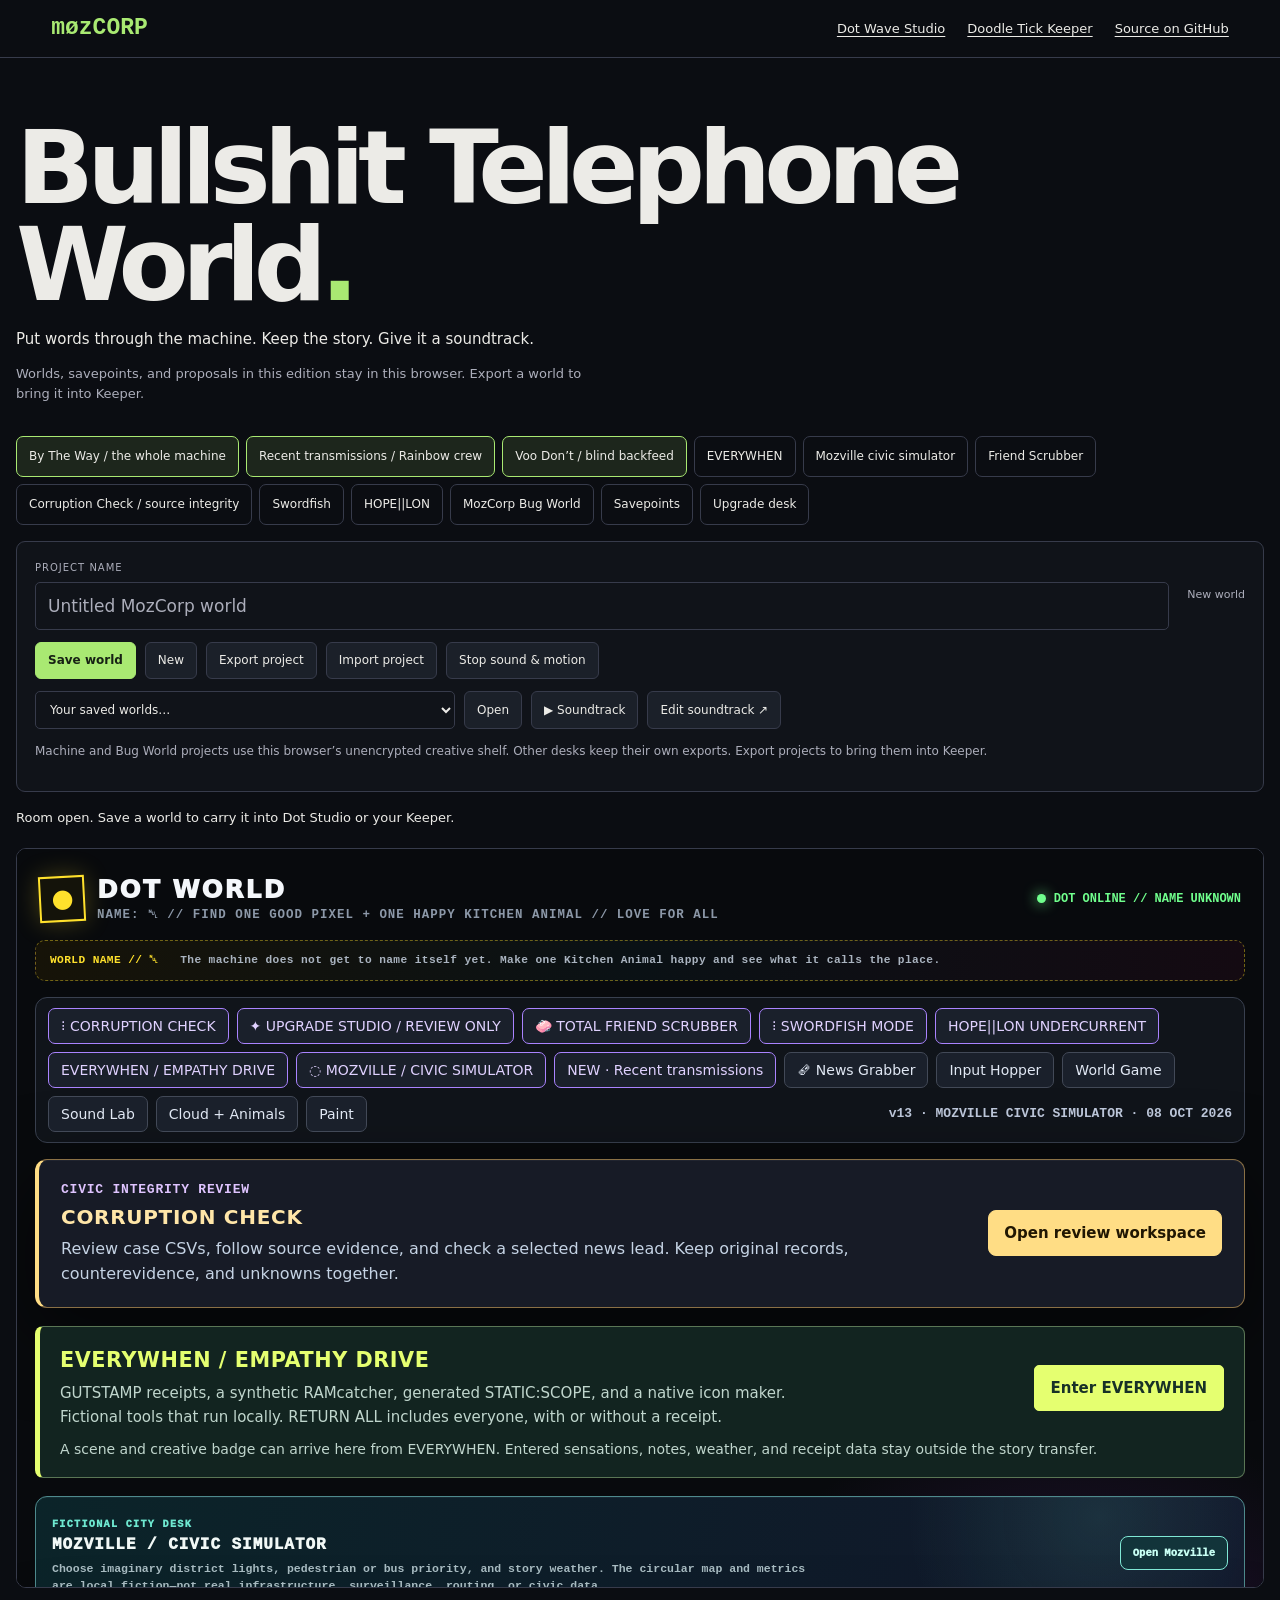
==== index.html @ f3136bc3 "Publish MozCorp and Bullshit Telephone World" ====
<!doctype html>
<html lang="en">
<head>
  <meta charset="utf-8">
  <meta name="viewport" content="width=device-width, initial-scale=1">
  <meta name="referrer" content="no-referrer">
  <meta name="description" content="Bullshit Telephone World, MozCorp labs, and editable Dot Wave Studio soundtracks.">
  <title>Bullshit Telephone World · MozCorp</title>
  <link rel="stylesheet" href="./public-world.css">
  <link rel="stylesheet" href="./mozcorp.css">
  <script src="./doodle-bridge.js" defer></script>
  <script src="./public-world.mjs" type="module"></script>
</head>
<body>
  <header class="site-header">
    <a class="wordmark" href="./">møzCORP</a>
    <nav aria-label="Public project">
      <a href="./studio.html#telephone">Dot Wave Studio</a>
      <a href="https://github.com/moswald14/doodletick">Doodle Tick Keeper</a>
      <a href="https://github.com/moswald14/mozcorp-telephone-world">Source on GitHub</a>
    </nav>
  </header>
  <main>
    <header class="world-title">
      <h1>Bullshit Telephone<br>World<span>.</span></h1>
      <p>Put words through the machine. Keep the story. Give it a soundtrack.</p>
      <p class="save-note">Worlds, savepoints, and proposals in this edition stay in this browser. Export a world to bring it into Keeper.</p>
    </header>
    <section id="workspace" aria-label="MozCorp Labs"></section>
    <noscript><p>Turn on JavaScript to run the machine and open the rooms.</p></noscript>
  </main>
</body>
</html>
---- public-world.css ----
:root {
  color-scheme: dark;
  --paper: #101319;
  --line: #373b4b;
  --muted: #acaebb;
  --accent: #a9e972;
  --soft: #a9e9721c;
  --danger: #ffab94;
  background: #0b0d12;
  color: #ecebe7;
  font: 15px/1.55 system-ui, sans-serif;
}
* { box-sizing: border-box; }
body { margin: 0; }
[hidden] { display: none !important; }
a { color: inherit; text-underline-offset: .22em; }
a:hover { color: var(--accent); }
.site-header {
  display: flex;
  align-items: center;
  justify-content: space-between;
  gap: 14px 28px;
  padding: 16px clamp(16px, 4vw, 56px);
  border-bottom: 1px solid var(--line);
}
.site-header nav { display: flex; flex-wrap: wrap; gap: 8px 22px; font-size: 13px; }
.wordmark { color: var(--accent); font: 750 23px/1.1 monospace; text-decoration: none; }
main { width: min(100% - 32px, 1440px); margin: 0 auto 56px; }
.world-title { padding: clamp(26px, 5vw, 62px) 0 10px; }
.world-title h1 {
  margin: 0;
  font: 850 clamp(38px, 8vw, 108px)/.94 system-ui, sans-serif;
  letter-spacing: -.067em;
}
.world-title h1 span { color: var(--accent); }
.world-title p { max-width: 70ch; margin-bottom: 0; }
.save-note { color: var(--muted); font-size: 13px; }
.utility-card { background: var(--paper); border: 1px solid var(--line); border-radius: 9px; }
.button {
  display: inline-block;
  padding: 8px 12px;
  border: 1px solid var(--line);
  border-radius: 6px;
  font: inherit;
  color: inherit;
  background: #1b2029;
  text-decoration: none;
  cursor: pointer;
}
.button:hover { border-color: var(--accent); }
.button.primary { background: var(--accent); border-color: var(--accent); color: #172114; font-weight: 700; }
.button:focus-visible, input:focus-visible, select:focus-visible, textarea:focus-visible { outline: 2px solid var(--accent); outline-offset: 3px; }
.check-line { display: flex !important; align-items: center; }
.sr-only { position: absolute; width: 1px; height: 1px; overflow: hidden; clip-path: inset(50%); }
.moz-install[hidden] { display: none; }
.moz-stations { margin-top: 22px; }
.moz-station { min-height: 40px; }
.moz-frame { min-height: 460px; height: 76vh; }
@media (max-width: 620px) {
  .site-header { align-items: flex-start; flex-direction: column; }
  .site-header nav { gap: 8px 14px; }
  .moz-frame, .moz-frames { min-height: 480px; }
}
---- mozcorp.css ----
.moz-install{margin:22px 0}.moz-install h2{margin:0 0 8px}.moz-install p,.moz-note{font-size:12px;line-height:1.7;color:var(--muted,#767b70)}.moz-actions{display:flex;flex-wrap:wrap;gap:9px;margin:12px 0}.moz-actions .button{font-size:12px}.moz-stations{display:flex;flex-wrap:wrap;gap:7px;margin:22px 0 16px}.moz-station{font:inherit;font-size:12px;color:inherit;border:1px solid var(--line,#d4d8ca);border-radius:7px;background:transparent;padding:10px 12px;cursor:pointer}.moz-station:hover,.moz-station.active{background:var(--soft,#b8d69a26);border-color:var(--accent,#7c9b57)}.moz-station:focus-visible,.moz-frame:focus-visible{outline:3px solid var(--accent,#8ead62);outline-offset:3px}.moz-project{padding:18px!important}.moz-title-row{display:flex;align-items:center;justify-content:space-between;gap:18px}.moz-title-row label{display:flex;flex:1;flex-direction:column;gap:7px;font-size:10px;letter-spacing:.1em;color:var(--muted,#767b70)}.moz-title-row input{width:100%;font:inherit;font-size:17px;letter-spacing:0;border:1px solid var(--line,#d4d8ca);border-radius:5px;padding:10px 12px;background:var(--paper,transparent);color:inherit}.moz-title-row>span{font-size:11px;white-space:nowrap;color:var(--muted,#767b70)}.moz-shelf select{flex:1;min-width:180px;max-width:420px;font:inherit;font-size:12px;border:1px solid var(--line,#d4d8ca);border-radius:5px;background:var(--paper,transparent);color:inherit;padding:10px}.moz-status{font-size:13px;line-height:1.6;min-height:24px;margin:16px 0;overflow-wrap:anywhere}.moz-status[data-error="true"]{color:var(--danger,#a74a3d)}.moz-original{padding:14px 16px;border:1px solid var(--line,#d4d8ca);border-radius:7px;margin-bottom:16px}.moz-original p{font-size:12px;line-height:1.7;margin:0 0 12px;color:var(--muted,#767b70)}.moz-frames{position:relative;border:1px solid var(--line,#d4d8ca);border-radius:10px;overflow:hidden;background:#080a0d;min-height:560px}.moz-frame{display:block;width:100%;height:min(82vh,980px);min-height:560px;border:0;background:#080a0d}.moz-frame[hidden],.moz-workspace[hidden],.moz-original[hidden]{display:none}.moz-frame[inert]{opacity:.82}.moz-install progress{display:block;width:min(100%,560px);height:14px;accent-color:var(--accent,#7c9b57)}.moz-install progress[hidden]{display:none}.moz-actions button:disabled,.moz-station:disabled{cursor:default;opacity:.55}@media(max-width:780px){.moz-title-row{flex-direction:column;align-items:stretch;gap:10px}.moz-title-row>span{align-self:flex-start}.moz-actions>.button{flex:1 1 auto}.moz-shelf select{max-width:none;flex-basis:100%}.moz-stations{gap:6px}.moz-station{padding:9px 10px;font-size:11px}.moz-frame{height:80vh;min-height:620px}.moz-project{padding:13px!important}.moz-frames{border-radius:6px}}
.moz-frames[hidden],.moz-local-desk[hidden],.moz-project[hidden]{display:none}.moz-local-desk{padding:22px!important}.moz-local-desk h2{margin:0 0 14px}.moz-cloud-list{display:grid;gap:12px}.moz-cloud-slot{padding:14px!important}.moz-cloud-slot h3{margin:0;overflow-wrap:anywhere}.moz-upgrade-form{display:grid;gap:14px;max-width:900px}.moz-upgrade-form label{display:grid;gap:6px;font-size:12px}.moz-upgrade-form input:not([type=checkbox]),.moz-upgrade-form textarea,.moz-upgrade-form select{width:100%;box-sizing:border-box;font:inherit;line-height:1.55;padding:9px;color:inherit;background:var(--paper,transparent);border:1px solid var(--line,#d4d8ca);border-radius:5px}.moz-upgrade-form textarea{min-height:95px;resize:vertical}.moz-upgrade-form input[type=checkbox]{margin-right:8px}.moz-upgrade-actions{display:flex;gap:9px;flex-wrap:wrap;margin:14px 0}.moz-upgrade-actions button{font-size:12px}.moz-upgrade-card{padding:18px;border:1px solid var(--line,#d4d8ca);border-radius:7px;margin:18px 0;overflow-wrap:anywhere}.moz-upgrade-card h3{margin:0 0 10px}.moz-upgrade-note{font-size:12px;line-height:1.7;color:var(--muted,#767b70)}.moz-upgrade-card pre{white-space:pre-wrap;overflow-wrap:anywhere;font:inherit;font-size:12px;line-height:1.7}.moz-upgrade-error{color:var(--danger,#a74a3d)}.moz-local-desk details{margin:12px 0}.moz-local-desk summary{cursor:pointer}.moz-local-desk button:disabled{opacity:.55;cursor:default}.moz-upgrades h2{margin-bottom:12px}@media(max-width:780px){.moz-local-desk{padding:14px!important}.moz-upgrade-actions button{flex:1 1 auto}.moz-upgrade-form{max-width:100%}}
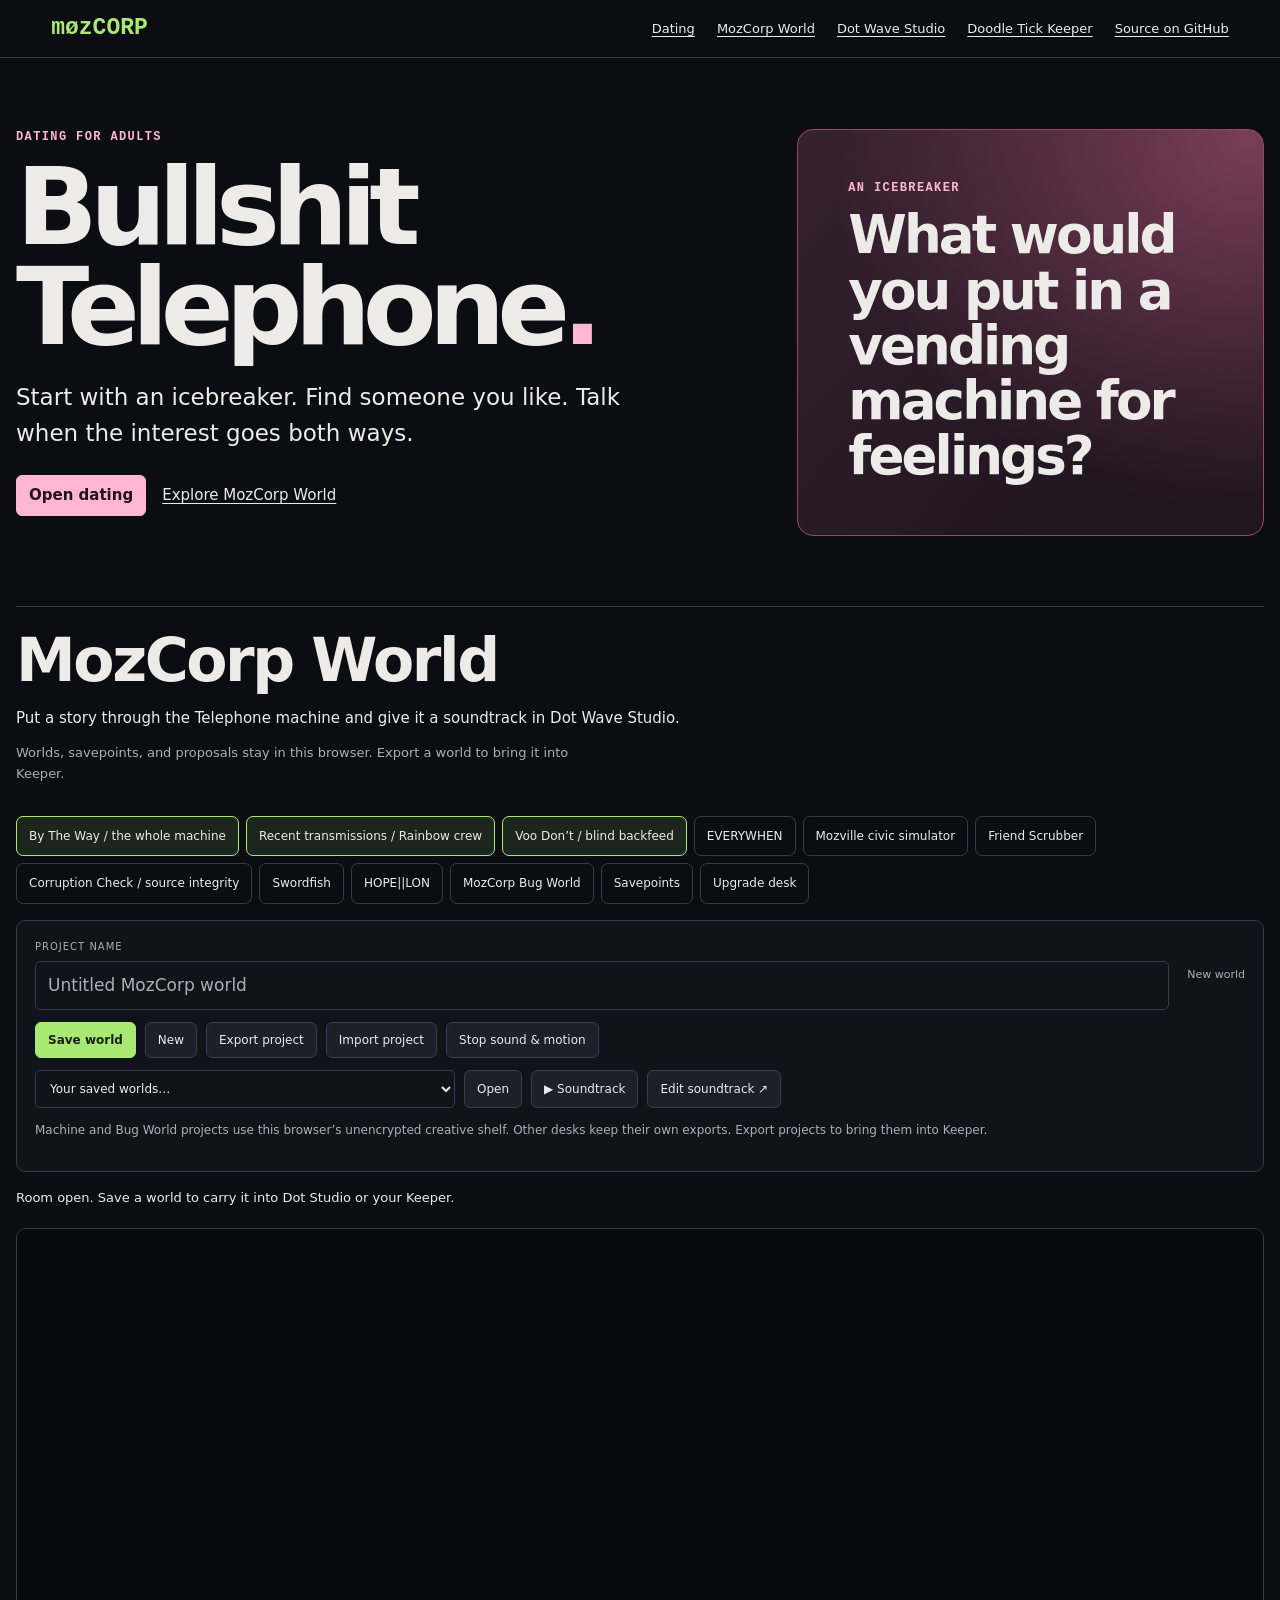
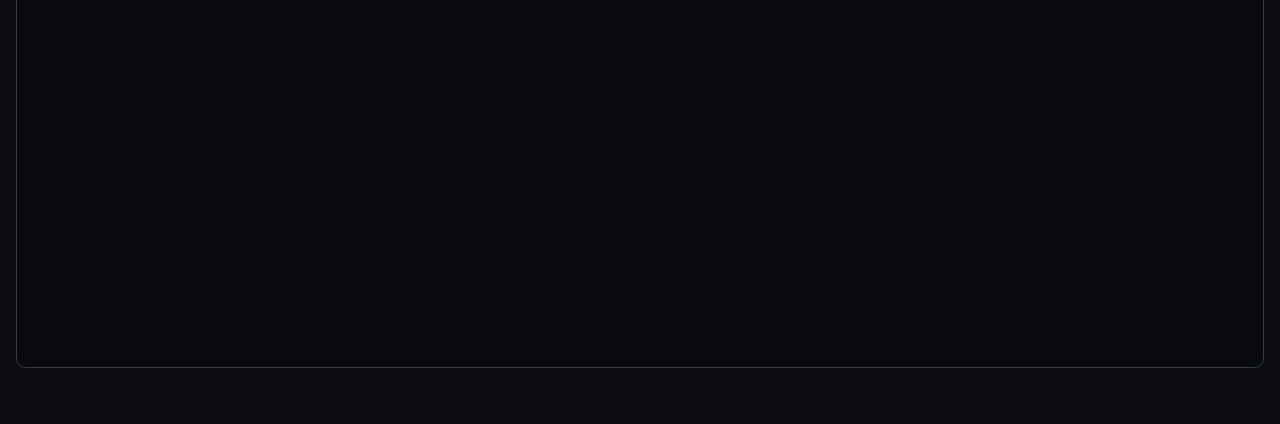
==== commit 5a60181e: "Make Bullshit Telephone World dating-first" ====
--- a/index.html
+++ b/index.html
@@ -4,10 +4,11 @@
   <meta charset="utf-8">
   <meta name="viewport" content="width=device-width, initial-scale=1">
   <meta name="referrer" content="no-referrer">
-  <meta name="description" content="Bullshit Telephone World, MozCorp labs, and editable Dot Wave Studio soundtracks.">
-  <title>Bullshit Telephone World · MozCorp</title>
+  <meta name="description" content="Bullshit Telephone World is a dating site for adults who want to start with a conversation. Explore the original MozCorp world and Dot Wave Studio.">
+  <title>Bullshit Telephone World · Dating</title>
   <link rel="stylesheet" href="./public-world.css">
   <link rel="stylesheet" href="./mozcorp.css">
+  <link rel="stylesheet" href="./dating.css">
   <script src="./doodle-bridge.js" defer></script>
   <script src="./public-world.mjs" type="module"></script>
 </head>
@@ -15,18 +16,37 @@
   <header class="site-header">
     <a class="wordmark" href="./">møzCORP</a>
     <nav aria-label="Public project">
+      <a href="./dating.html">Dating</a>
+      <a href="#mozcorp">MozCorp World</a>
       <a href="./studio.html#telephone">Dot Wave Studio</a>
       <a href="https://github.com/moswald14/doodletick">Doodle Tick Keeper</a>
       <a href="https://github.com/moswald14/mozcorp-telephone-world">Source on GitHub</a>
     </nav>
   </header>
   <main>
-    <header class="world-title">
-      <h1>Bullshit Telephone<br>World<span>.</span></h1>
-      <p>Put words through the machine. Keep the story. Give it a soundtrack.</p>
-      <p class="save-note">Worlds, savepoints, and proposals in this edition stay in this browser. Export a world to bring it into Keeper.</p>
-    </header>
-    <section id="workspace" aria-label="MozCorp Labs"></section>
+    <section class="dating-hero" aria-labelledby="dating-title">
+      <div class="dating-hero-copy">
+        <p class="dating-eyebrow">Dating for adults</p>
+        <h1 id="dating-title">Bullshit<br>Telephone<span>.</span></h1>
+        <p>Start with an icebreaker. Find someone you like. Talk when the interest goes both ways.</p>
+        <div class="dating-actions">
+          <a class="button dating-primary" href="./dating.html">Open dating</a>
+          <a href="#mozcorp">Explore MozCorp World</a>
+        </div>
+      </div>
+      <aside class="dating-prompt" aria-labelledby="hero-icebreaker">
+        <p class="dating-eyebrow">An icebreaker</p>
+        <h2 id="hero-icebreaker">What would you put in a vending machine for feelings?</h2>
+      </aside>
+    </section>
+    <section id="mozcorp" aria-labelledby="world-title">
+      <header class="creative-world-title">
+        <h2 id="world-title">MozCorp World</h2>
+        <p>Put a story through the Telephone machine and give it a soundtrack in Dot Wave Studio.</p>
+        <p class="save-note">Worlds, savepoints, and proposals stay in this browser. Export a world to bring it into Keeper.</p>
+      </header>
+      <section id="workspace" aria-label="MozCorp Labs"></section>
+    </section>
     <noscript><p>Turn on JavaScript to run the machine and open the rooms.</p></noscript>
   </main>
 </body>
--- a/dating.css
+++ b/dating.css
@@ -0,0 +1,126 @@
+:root {
+  --dating-pink: #ffb5d4;
+  --dating-coral: #ff9b87;
+  --dating-panel: #1a151e;
+  --dating-line: #504052;
+  --dating-muted: #bdb1c0;
+}
+.dating-hero {
+  display: grid;
+  grid-template-columns: minmax(0, 1.22fr) minmax(250px, .78fr);
+  align-items: stretch;
+  gap: clamp(20px, 4vw, 64px);
+  padding: clamp(24px, 5.5vw, 76px) 0 clamp(28px, 5.5vw, 76px);
+}
+.dating-hero-copy, .dating-room-title { overflow-wrap: anywhere; }
+.dating-hero h1, .dating-room-title h1 {
+  margin: 0;
+  font: 850 clamp(42px, 8.4vw, 112px)/.93 system-ui, sans-serif;
+  letter-spacing: -.075em;
+}
+.dating-hero h1 span, .dating-room-title h1 span { color: var(--dating-pink); }
+.dating-hero-copy > p:not(.dating-eyebrow) { max-width: 45ch; font-size: clamp(17px, 1.8vw, 23px); }
+.dating-eyebrow {
+  margin: 0 0 12px;
+  color: var(--dating-pink);
+  font: 700 12px/1.4 monospace;
+  text-transform: uppercase;
+  letter-spacing: .115em;
+}
+.dating-prompt {
+  display: flex;
+  flex-direction: column;
+  justify-content: end;
+  min-height: 260px;
+  padding: clamp(22px, 4vw, 50px);
+  overflow: hidden;
+  border: 1px solid #9a4667;
+  border-radius: 16px;
+  background: radial-gradient(ellipse at 97% 1%, #793d58, transparent 66%),
+              linear-gradient(133deg, #362131, #201520 76%);
+}
+.dating-prompt h2 { margin: 0; max-width: 13ch; font: 750 clamp(27px, 4.15vw, 58px)/1.04 system-ui, sans-serif; letter-spacing: -.055em; }
+.dating-actions { display: flex; flex-wrap: wrap; align-items: center; gap: 10px 16px; }
+.button.dating-primary { background: var(--dating-pink); border-color: var(--dating-pink); color: #24121d; font-weight: 750; }
+.button.dating-primary:hover { background: #ffd5e6; }
+.button.dating-danger { color: #ffc2b9; border-color: #92545a; }
+.button.dating-danger:hover { border-color: var(--dating-coral); }
+.dating-room .button:focus-visible, .dating-room input:focus-visible, .dating-room textarea:focus-visible,
+.dating-room select:focus-visible, .dating-room summary:focus-visible, .dating-hero a:focus-visible {
+  outline: 2px solid var(--dating-pink); outline-offset: 3px;
+}
+.creative-world-title { border-top: 1px solid var(--line); padding: 22px 0 10px; }
+.creative-world-title h2 { margin: 0; font-size: clamp(30px, 5vw, 60px); line-height: 1.05; letter-spacing: -.04em; }
+.creative-world-title p { max-width: 70ch; margin-bottom: 0; }
+.dating-room { max-width: 1040px; }
+.dating-room-title { padding: clamp(28px, 6vw, 68px) 0 20px; }
+.dating-room-title h1 { font-size: clamp(48px, 7vw, 86px); }
+.dating-notice { margin: 0 0 16px; padding: 10px 13px; border-left: 3px solid var(--dating-pink); background: #231925; }
+.dating-panel {
+  padding: clamp(16px, 3vw, 28px);
+  background: var(--dating-panel);
+  border: 1px solid var(--dating-line);
+  border-radius: 12px;
+}
+.dating-room h2, .dating-room h3 { margin: 0; line-height: 1.22; }
+.dating-panel > p { max-width: 68ch; }
+.dating-room details { margin-top: 20px; }
+.dating-room summary { cursor: pointer; color: var(--dating-pink); }
+.dating-form { display: grid; justify-items: start; gap: 12px; max-width: 650px; }
+.dating-form label:not(.dating-check), .dating-form-row, .dating-form textarea { width: 100%; }
+.dating-form-row { display: grid; grid-template-columns: 1fr 1fr; align-items: end; gap: 12px; }
+.dating-form label, .dating-filter { display: block; font-weight: 650; }
+.dating-form input:not([type="checkbox"]), .dating-form select, .dating-form textarea,
+.dating-filter select, #dating-generated-key {
+  display: block;
+  width: 100%;
+  margin-top: 4px;
+  padding: 8px 10px;
+  border: 1px solid var(--dating-line);
+  border-radius: 6px;
+  background: #110e15;
+  color: inherit;
+  font: inherit;
+  font-weight: 450;
+}
+.dating-form textarea { resize: vertical; }
+.dating-check { display: flex !important; gap: 8px; align-items: baseline; }
+.dating-check input { accent-color: var(--dating-pink); }
+.dating-muted { color: var(--dating-muted); font-size: .88em; font-weight: 450; }
+.dating-room :disabled { cursor: not-allowed; opacity: .62; }
+#dating-generated-key { margin: 10px 0; max-width: 42rem; font-family: monospace; }
+#dating-sign-in { margin-top: 12px; max-width: 360px; }
+.dating-nav, .dating-section-top { display: flex; justify-content: space-between; align-items: center; flex-wrap: wrap; gap: 12px; }
+.dating-nav { margin-bottom: 12px; }
+.dating-nav .button[aria-pressed="true"] { background: var(--dating-pink); color: #24121d; border-color: var(--dating-pink); }
+.dating-cards { display: grid; grid-template-columns: repeat(auto-fit, minmax(min(100%, 255px), 1fr)); gap: 12px; }
+.dating-card {
+  display: grid;
+  align-content: start;
+  gap: 8px;
+  min-width: 0;
+  padding: 16px;
+  border: 1px solid var(--dating-line);
+  border-radius: 9px;
+  background: #221925;
+  overflow-wrap: anywhere;
+}
+.dating-card p { margin: 0; white-space: pre-wrap; }
+.dating-card blockquote { margin: 2px 0 6px; color: var(--dating-pink); }
+.dating-card .dating-actions { align-self: end; gap: 8px; }
+.dating-account { border-top: 1px solid var(--dating-line); padding-top: 16px; }
+.dating-conversation { margin-top: 20px; border-top: 1px solid var(--dating-line); padding-top: 16px; }
+#dating-messages { display: grid; gap: 8px; padding: 0; list-style: none; }
+#dating-messages li { max-width: min(100%, 620px); width: fit-content; padding: 8px 12px; background: #2b2230; border-radius: 8px; }
+#dating-messages li.mine { justify-self: end; background: #4a273a; }
+#dating-messages li p { margin: 3px 0 0; white-space: pre-wrap; overflow-wrap: anywhere; }
+#dating-report { max-width: min(420px, calc(100vw - 32px)); color: inherit; }
+#dating-report::backdrop { background: #0b0710bd; }
+@media (max-width: 700px) {
+  .dating-hero { grid-template-columns: 1fr; }
+  .dating-prompt { min-height: 0; }
+  .dating-prompt h2 { max-width: 22ch; }
+}
+@media (max-width: 420px) {
+  .dating-form-row { grid-template-columns: 1fr; }
+}
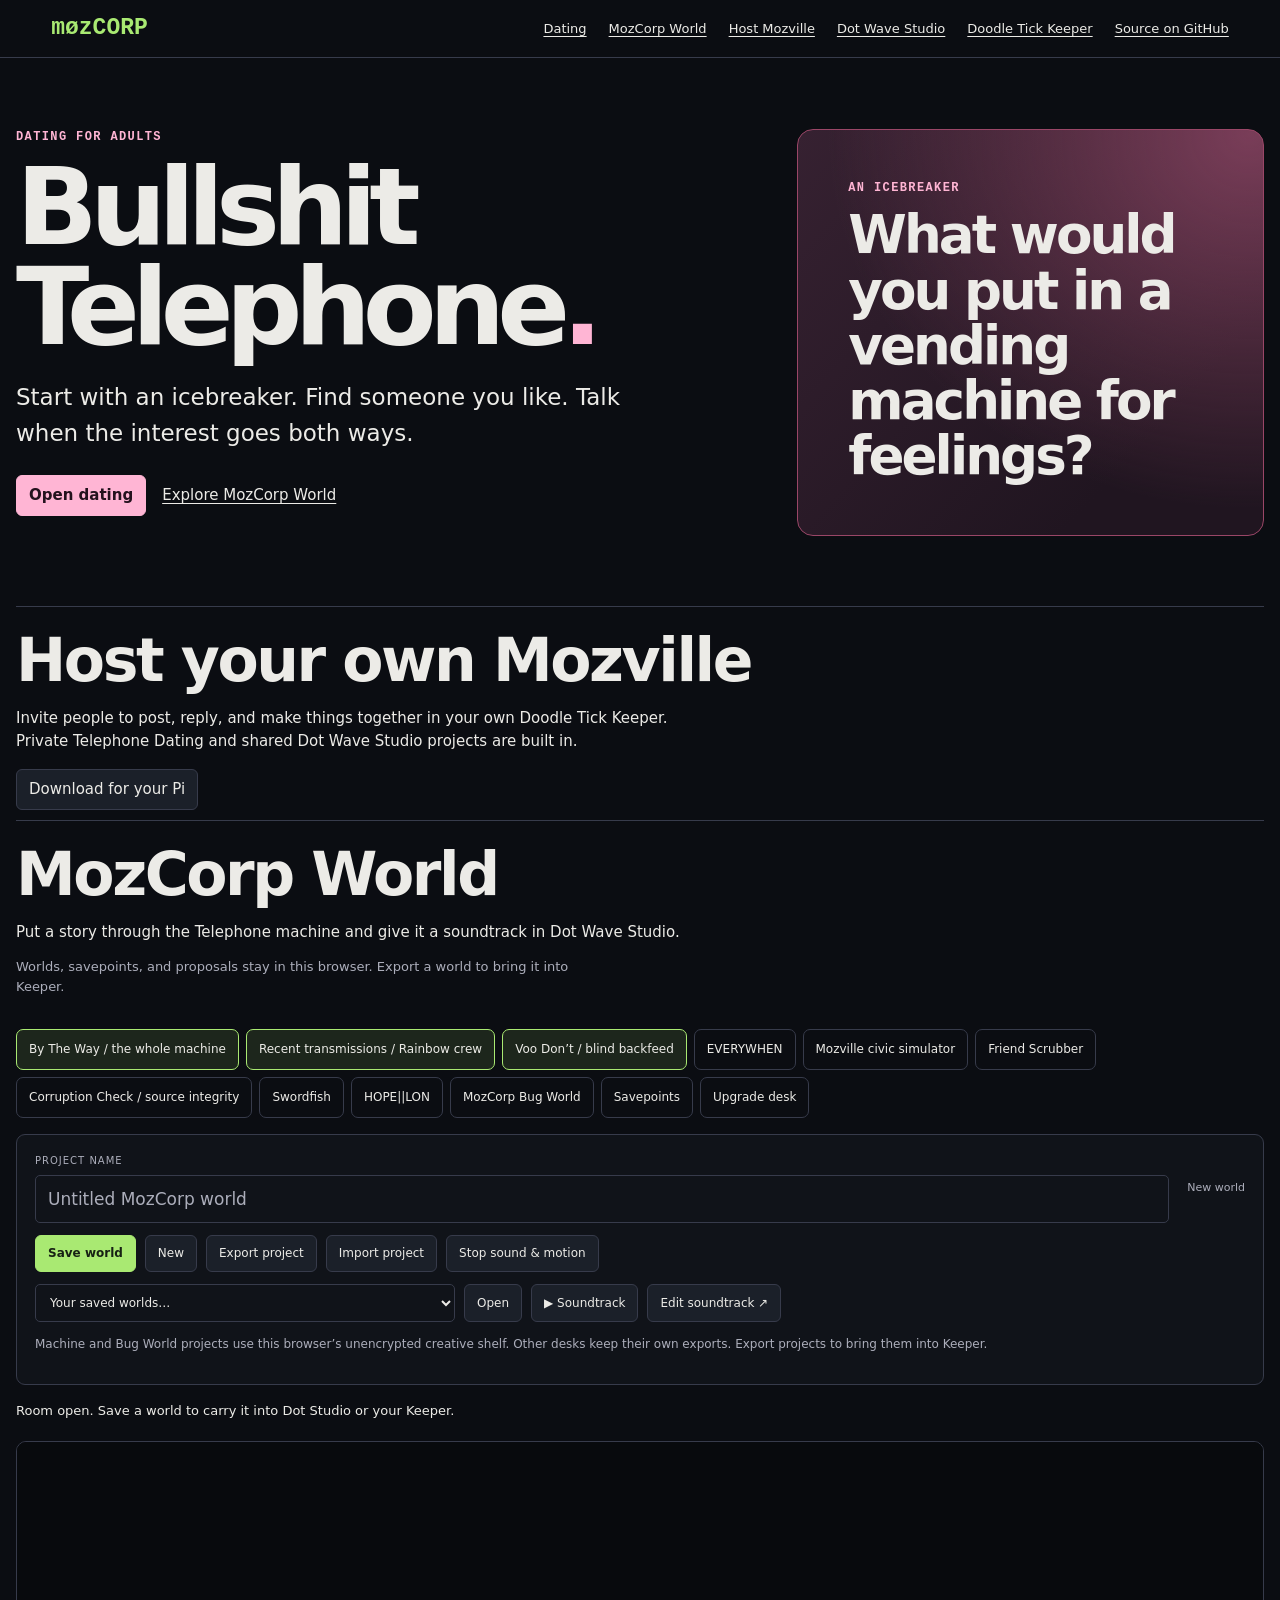
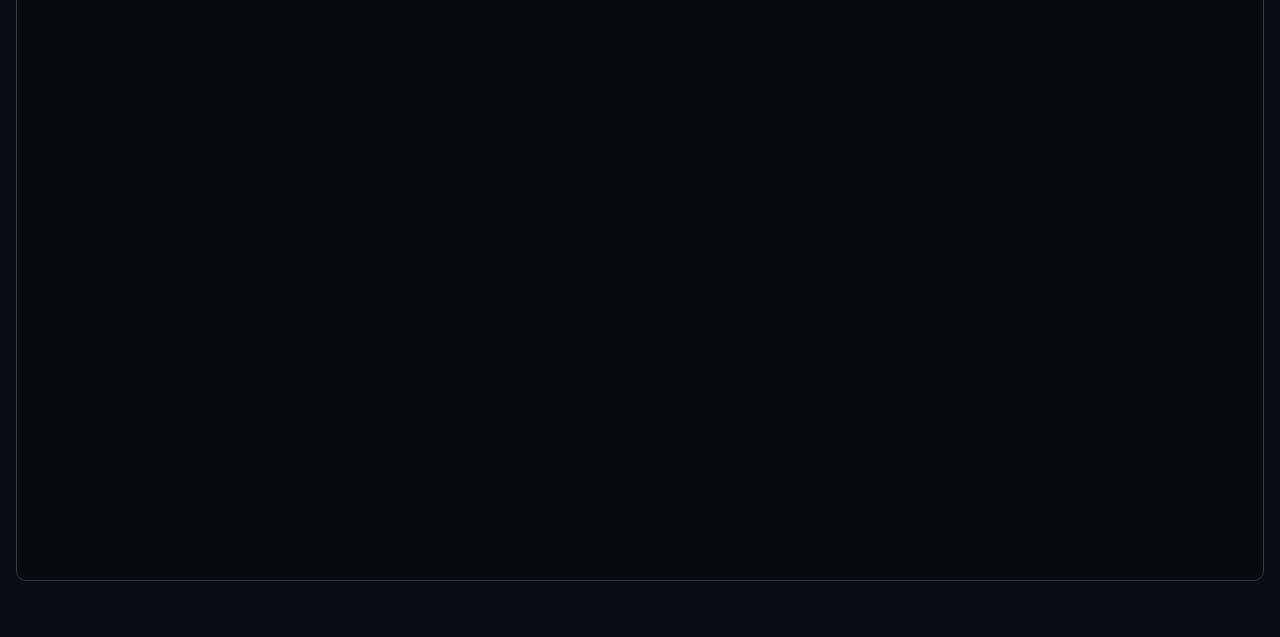
==== commit 36c99ac4: "Add the self-hosted Mozville Keeper release" ====
--- a/index.html
+++ b/index.html
@@ -18,6 +18,7 @@
     <nav aria-label="Public project">
       <a href="./dating.html">Dating</a>
       <a href="#mozcorp">MozCorp World</a>
+      <a href="#host-mozville">Host Mozville</a>
       <a href="./studio.html#telephone">Dot Wave Studio</a>
       <a href="https://github.com/moswald14/doodletick">Doodle Tick Keeper</a>
       <a href="https://github.com/moswald14/mozcorp-telephone-world">Source on GitHub</a>
@@ -39,6 +40,11 @@
         <h2 id="hero-icebreaker">What would you put in a vending machine for feelings?</h2>
       </aside>
     </section>
+    <section id="host-mozville" class="creative-world-title" aria-labelledby="host-mozville-title">
+      <h2 id="host-mozville-title">Host your own Mozville</h2>
+      <p>Invite people to post, reply, and make things together in your own Doodle Tick Keeper. Private Telephone Dating and shared Dot Wave Studio projects are built in.</p>
+      <p><a class="button" href="https://github.com/moswald14/mozcorp-telephone-world/releases/tag/keeper-0.20b-private.7">Download for your Pi</a></p>
+    </section>
     <section id="mozcorp" aria-labelledby="world-title">
       <header class="creative-world-title">
         <h2 id="world-title">MozCorp World</h2>
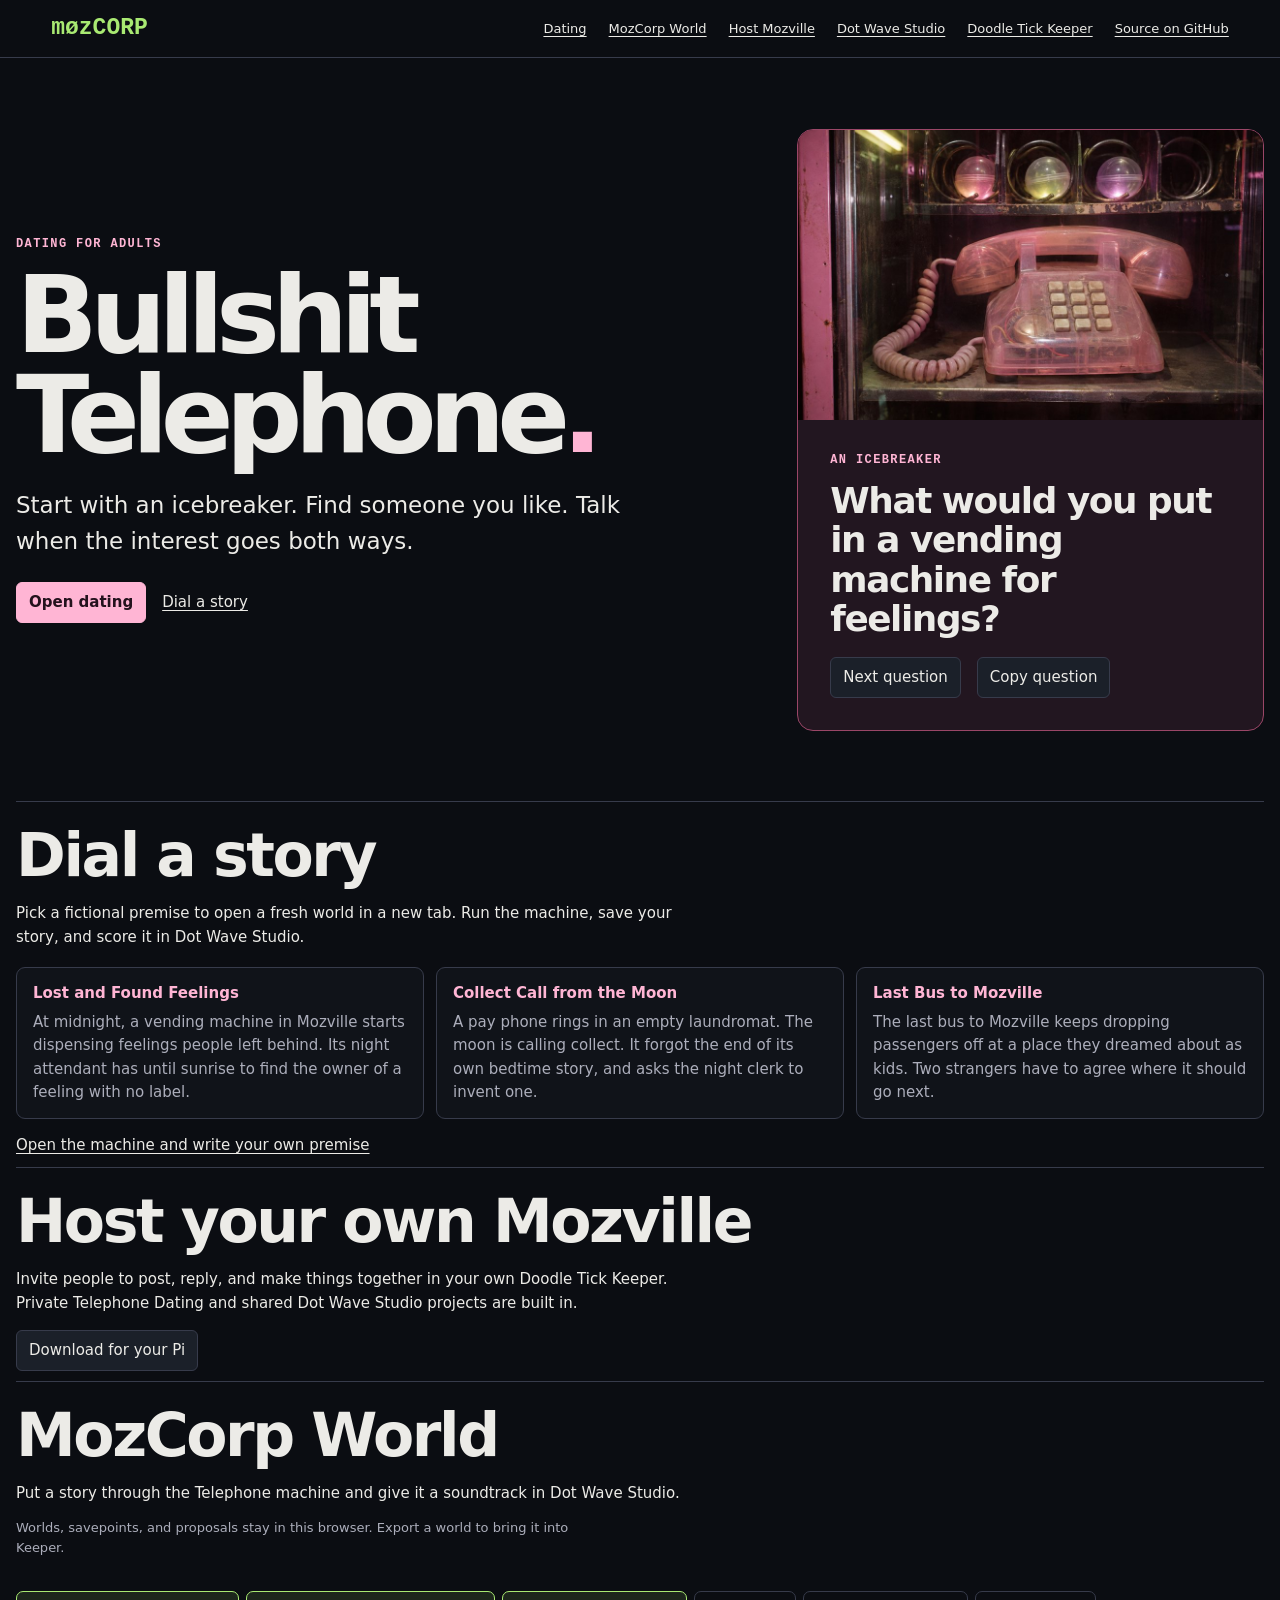
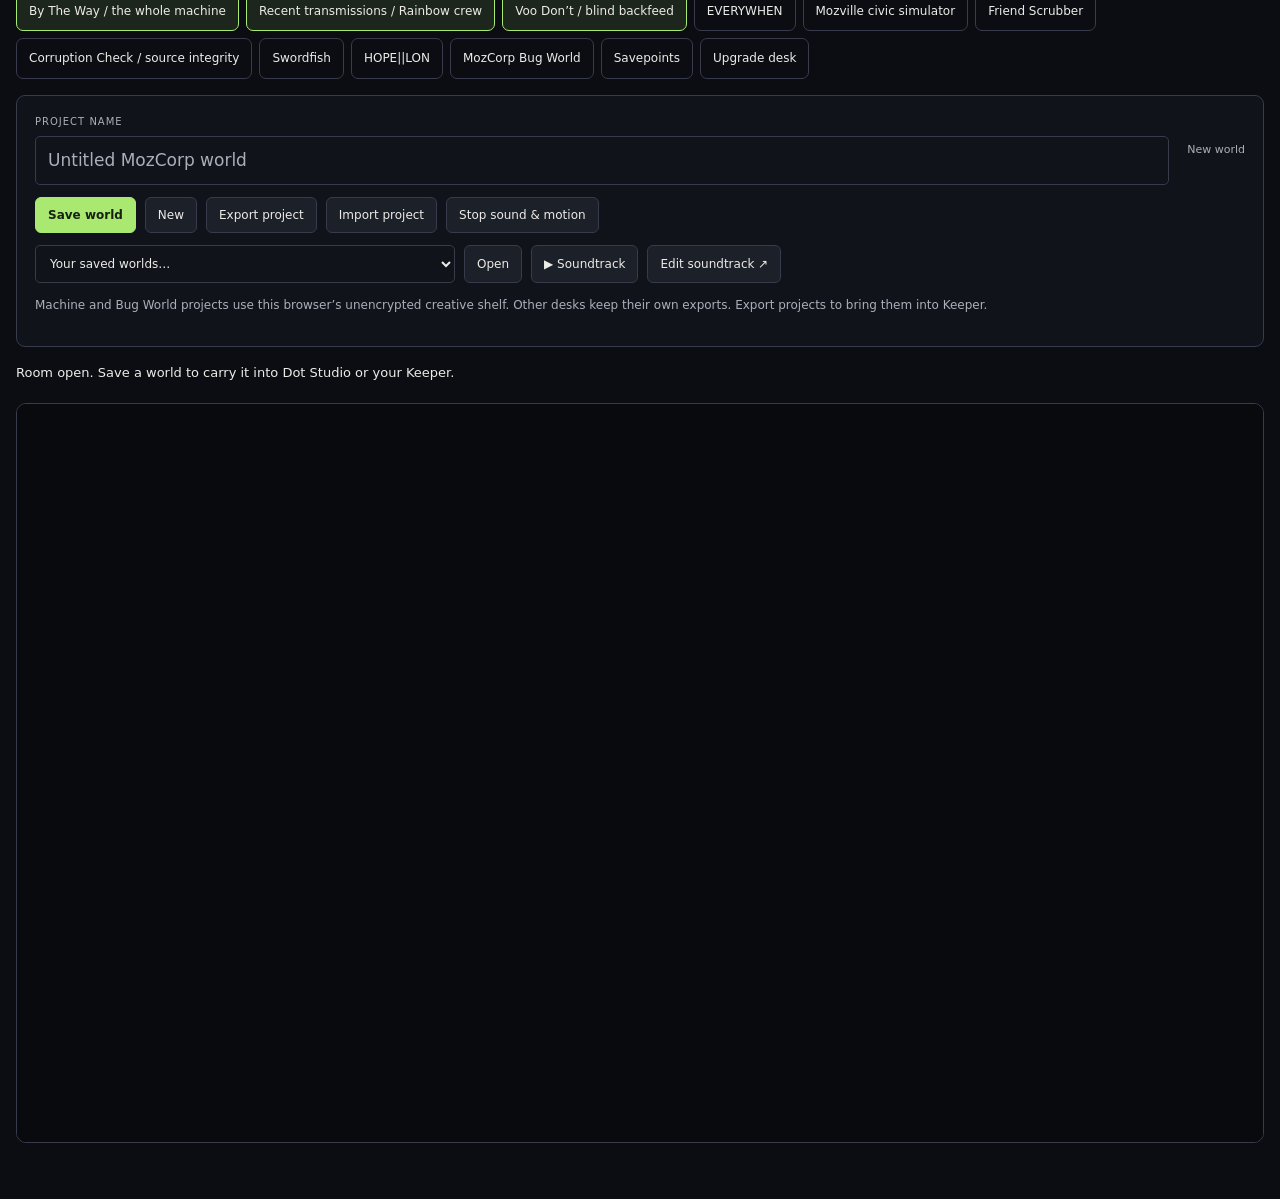
==== commit 65d97acd: "Add the Telephone World switchboard and story starters" ====
--- a/index.html
+++ b/index.html
@@ -9,6 +9,7 @@
   <link rel="stylesheet" href="./public-world.css">
   <link rel="stylesheet" href="./mozcorp.css">
   <link rel="stylesheet" href="./dating.css">
+  <link rel="stylesheet" href="./switchboard.css">
   <script src="./doodle-bridge.js" defer></script>
   <script src="./public-world.mjs" type="module"></script>
 </head>
@@ -32,13 +33,28 @@
         <p>Start with an icebreaker. Find someone you like. Talk when the interest goes both ways.</p>
         <div class="dating-actions">
           <a class="button dating-primary" href="./dating.html">Open dating</a>
-          <a href="#mozcorp">Explore MozCorp World</a>
+          <a href="#dial-a-story">Dial a story</a>
         </div>
       </div>
-      <aside class="dating-prompt" aria-labelledby="hero-icebreaker">
-        <p class="dating-eyebrow">An icebreaker</p>
-        <h2 id="hero-icebreaker">What would you put in a vending machine for feelings?</h2>
+      <aside class="switchboard" aria-labelledby="hero-icebreaker">
+        <img class="switchboard-photo" src="./switchboard-phone.jpg" alt="" width="960" height="640">
+        <div class="switchboard-card">
+          <p class="dating-eyebrow">An icebreaker</p>
+          <h2 id="hero-icebreaker" aria-live="polite">What would you put in a vending machine for feelings?</h2>
+          <div id="switchboard-actions" class="dating-actions" hidden>
+            <button id="next-icebreaker" class="button" type="button">Next question</button>
+            <button id="copy-icebreaker" class="button" type="button">Copy question</button>
+          </div>
+          <p id="icebreaker-status" class="save-note" role="status" hidden></p>
+          <input id="icebreaker-copy-field" type="text" aria-label="Icebreaker to copy" readonly hidden>
+        </div>
       </aside>
+    </section>
+    <section id="dial-a-story" class="creative-world-title" aria-labelledby="dial-a-story-title">
+      <h2 id="dial-a-story-title">Dial a story</h2>
+      <p>Pick a fictional premise to open a fresh world in a new tab. Run the machine, save your story, and score it in Dot Wave Studio.</p>
+      <ul id="transmission-starters" class="transmission-starters" aria-label="Story starters"></ul>
+      <p><a href="#mozcorp">Open the machine and write your own premise</a></p>
     </section>
     <section id="host-mozville" class="creative-world-title" aria-labelledby="host-mozville-title">
       <h2 id="host-mozville-title">Host your own Mozville</h2>
--- a/switchboard.css
+++ b/switchboard.css
@@ -0,0 +1,59 @@
+.dating-hero-copy { align-self: center; }
+.switchboard {
+  align-self: start;
+  min-width: 0;
+  overflow: hidden;
+  border: 1px solid #9a4667;
+  border-radius: 16px;
+  background: #221620;
+}
+.switchboard-photo {
+  display: block;
+  width: 100%;
+  height: auto;
+  aspect-ratio: 8 / 5;
+  object-fit: cover;
+}
+.switchboard-card { padding: clamp(18px, 3vw, 32px); }
+.switchboard-card h2 {
+  margin: 0 0 18px;
+  font-size: clamp(23px, 2.8vw, 39px);
+  line-height: 1.1;
+  letter-spacing: -.04em;
+}
+.switchboard-card .button:focus-visible, .transmission-starter:focus-visible {
+  outline: 2px solid var(--dating-pink);
+  outline-offset: 3px;
+}
+#icebreaker-copy-field {
+  width: 100%;
+  padding: 8px 10px;
+  border: 1px solid var(--dating-line);
+  border-radius: 6px;
+  background: #110e15;
+  color: inherit;
+  font: inherit;
+}
+.transmission-starters {
+  display: grid;
+  grid-template-columns: repeat(auto-fit, minmax(min(100%, 240px), 1fr));
+  gap: 12px;
+  margin: 18px 0 0;
+  padding: 0;
+  list-style: none;
+}
+.transmission-starter {
+  display: flex;
+  flex-direction: column;
+  gap: 6px;
+  height: 100%;
+  padding: 14px 16px;
+  border: 1px solid var(--line);
+  border-radius: 9px;
+  background: var(--paper);
+  color: inherit;
+  text-decoration: none;
+}
+.transmission-starter strong { color: var(--dating-pink); }
+.transmission-starter span { color: var(--muted); }
+.transmission-starter:hover { border-color: var(--dating-pink); }
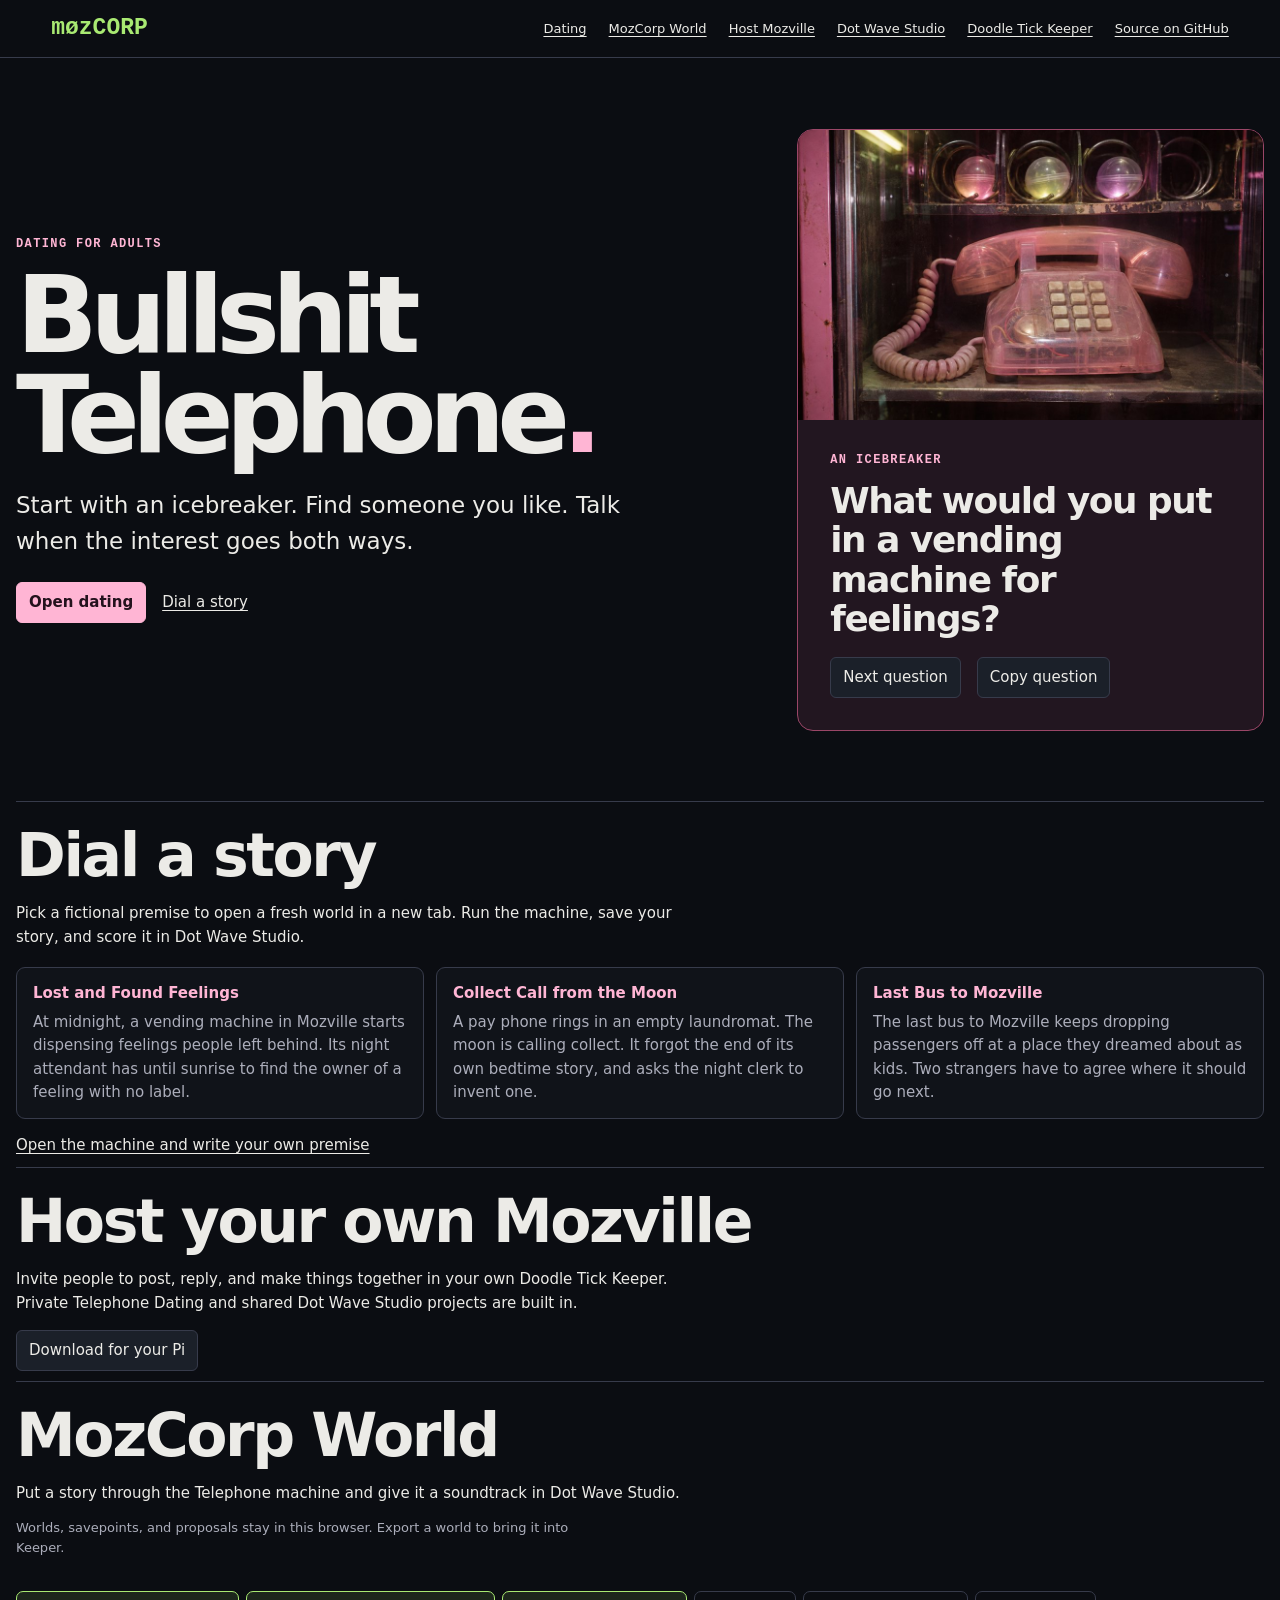
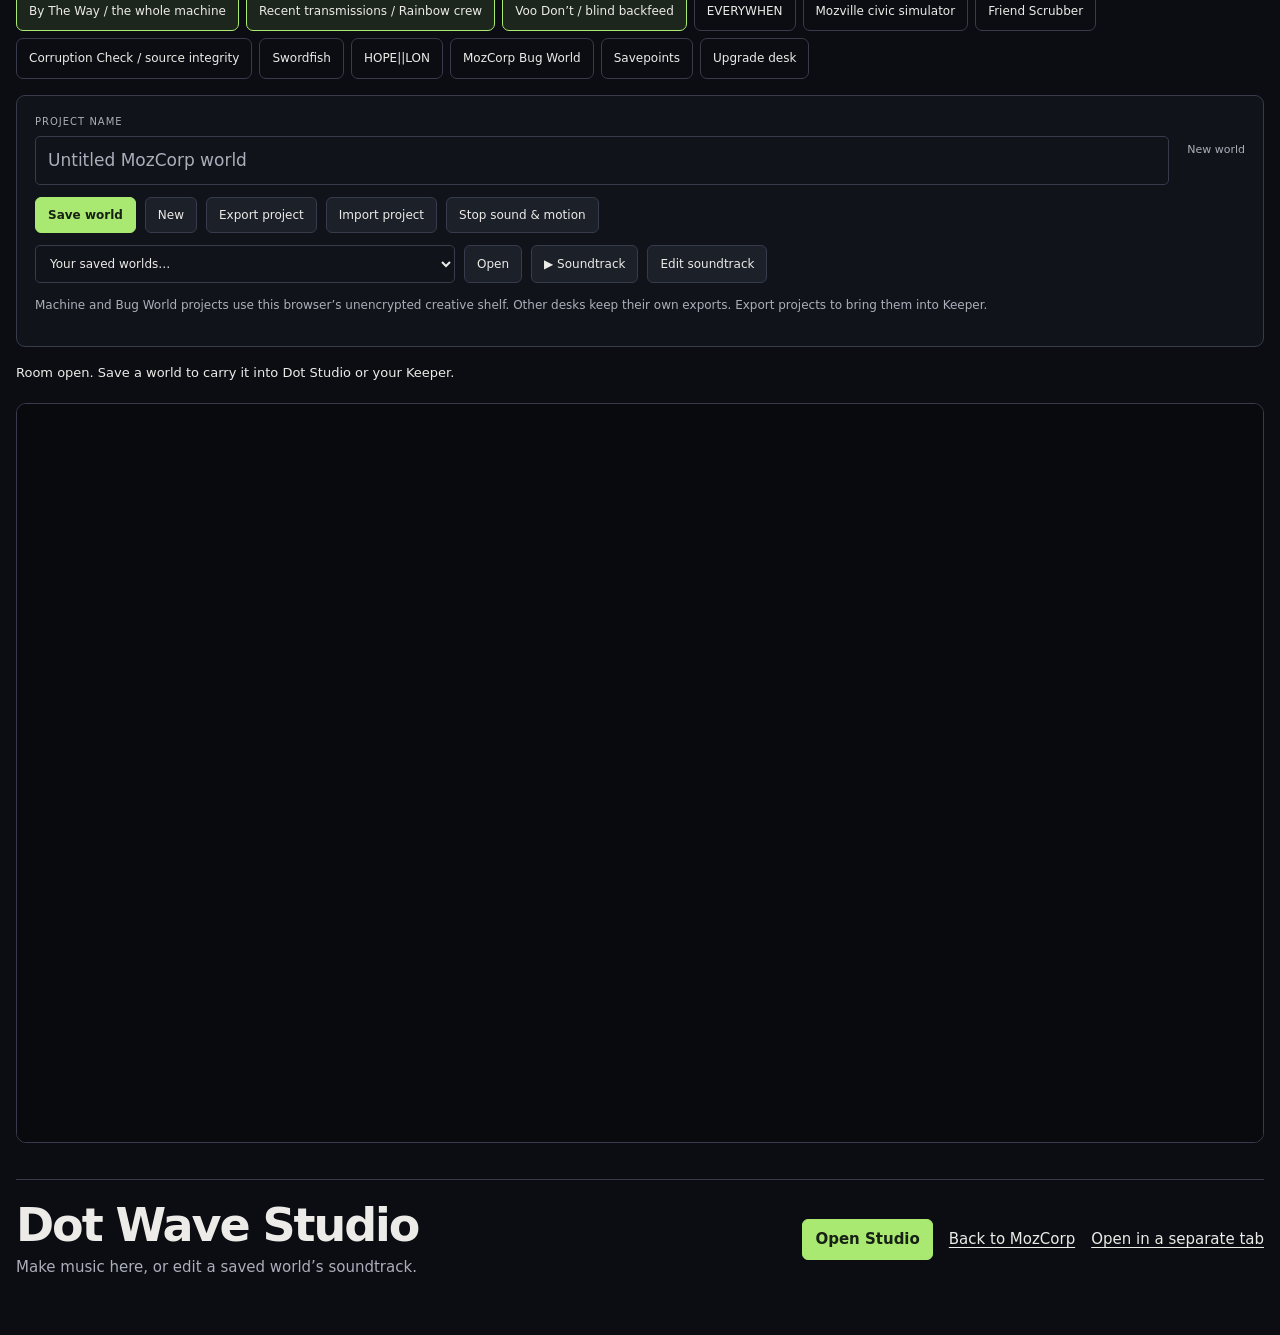
==== commit 3156ff48: "Embed Dot Wave Studio in Telephone World" ====
--- a/index.html
+++ b/index.html
@@ -20,7 +20,7 @@
       <a href="./dating.html">Dating</a>
       <a href="#mozcorp">MozCorp World</a>
       <a href="#host-mozville">Host Mozville</a>
-      <a href="./studio.html#telephone">Dot Wave Studio</a>
+      <a href="#dot-studio">Dot Wave Studio</a>
       <a href="https://github.com/moswald14/doodletick">Doodle Tick Keeper</a>
       <a href="https://github.com/moswald14/mozcorp-telephone-world">Source on GitHub</a>
     </nav>
@@ -69,6 +69,21 @@
       </header>
       <section id="workspace" aria-label="MozCorp Labs"></section>
     </section>
+    <section id="dot-studio" class="studio-panel" aria-labelledby="dot-studio-title">
+      <header class="studio-panel-header">
+        <div>
+          <h2 id="dot-studio-title" tabindex="-1">Dot Wave Studio</h2>
+          <p>Make music here, or edit a saved world’s soundtrack.</p>
+        </div>
+        <div class="studio-panel-actions">
+          <button class="button primary" id="dot-studio-open" type="button" hidden>Open Studio</button>
+          <a href="#mozcorp">Back to MozCorp</a>
+          <a id="dot-studio-separate" href="./studio.html#sound" target="_blank" rel="noopener">Open in a separate tab</a>
+        </div>
+      </header>
+      <p id="dot-studio-status" class="save-note" role="status"></p>
+      <div id="dot-studio-editor"></div>
+    </section>
     <noscript><p>Turn on JavaScript to run the machine and open the rooms.</p></noscript>
   </main>
 </body>
--- a/public-world.css
+++ b/public-world.css
@@ -56,6 +56,14 @@
 .moz-stations { margin-top: 22px; }
 .moz-station { min-height: 40px; }
 .moz-frame { min-height: 460px; height: 76vh; }
+.studio-panel { margin-top: 36px; padding: 20px 0 0; border-top: 1px solid var(--line); scroll-margin-top: 12px; }
+.studio-panel-header { display: flex; flex-wrap: wrap; align-items: center; justify-content: space-between; gap: 12px 24px; }
+.studio-panel-header h2 { margin: 0; font-size: clamp(28px, 4vw, 46px); line-height: 1.1; letter-spacing: -.045em; }
+.studio-panel-header p { margin: 6px 0 0; color: var(--muted); }
+.studio-panel-actions { display: flex; flex-wrap: wrap; align-items: center; gap: 10px 16px; }
+#dot-studio-status { margin: 10px 0 0; }
+#dot-studio-status:empty { margin: 0; }
+.studio-panel iframe { display: block; width: 100%; height: clamp(560px, 83dvh, 1020px); margin-top: 14px; border: 1px solid var(--line); border-radius: 12px; background: var(--paper); }
 @media (max-width: 620px) {
   .site-header { align-items: flex-start; flex-direction: column; }
   .site-header nav { gap: 8px 14px; }
